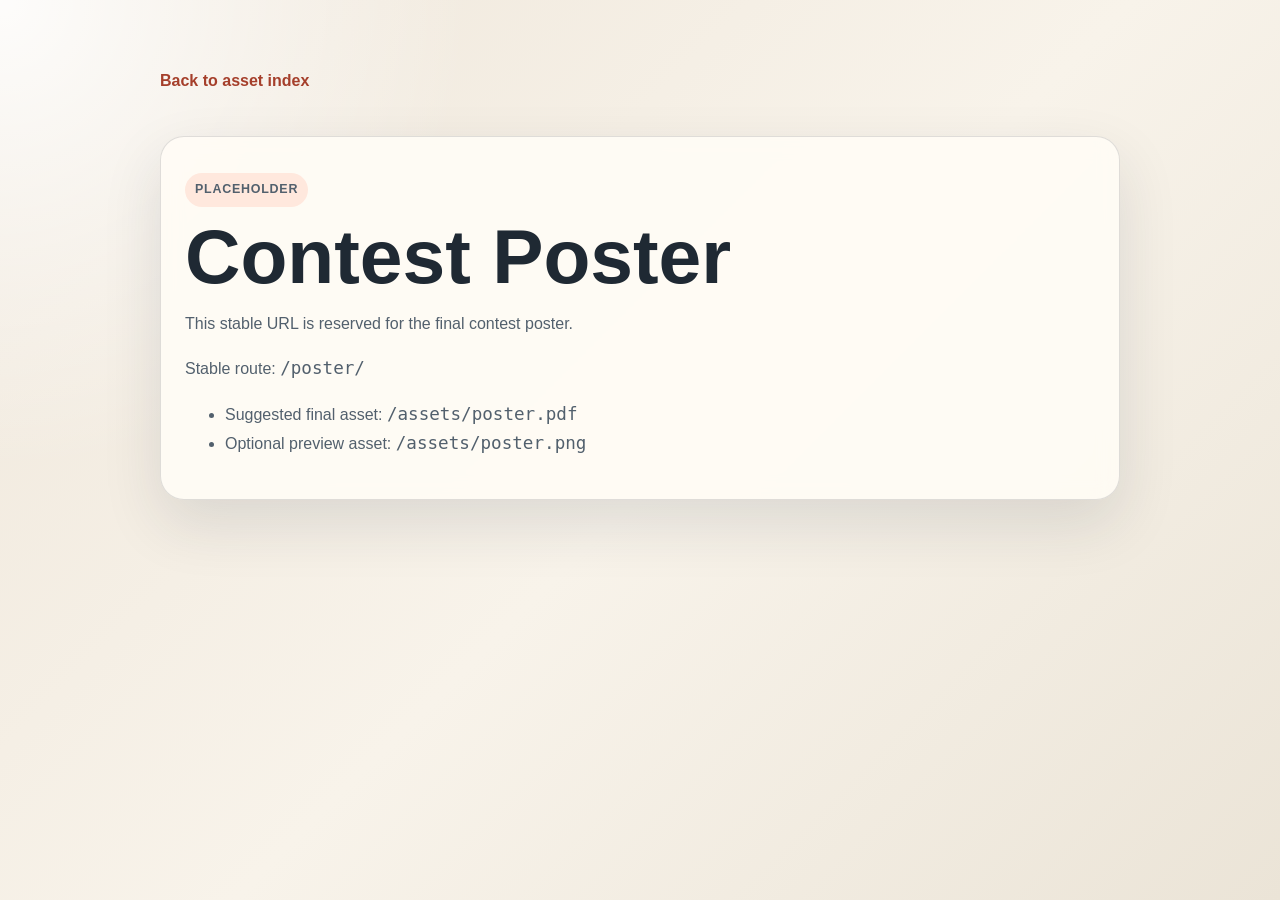
==== poster/index.html @ a334f3a5 "Initialize submission site repo" ====
<!DOCTYPE html>
<html lang="en">
<head>
  <meta charset="UTF-8">
  <meta name="viewport" content="width=device-width, initial-scale=1.0">
  <title>OpenClaw Poster</title>
  <link rel="stylesheet" href="../styles.css">
</head>
<body>
  <main class="shell">
    <a class="back-link" href="../">Back to asset index</a>
    <section class="asset-card">
      <p class="status">Placeholder</p>
      <h1>Contest Poster</h1>
      <p>This stable URL is reserved for the final contest poster.</p>
      <p class="meta">Stable route: <code>/poster/</code></p>
      <ul>
        <li>Suggested final asset: <code>/assets/poster.pdf</code></li>
        <li>Optional preview asset: <code>/assets/poster.png</code></li>
      </ul>
    </section>
  </main>
</body>
</html>
---- styles.css ----
:root {
  --bg: #f3efe7;
  --panel: rgba(255, 252, 245, 0.9);
  --ink: #1f2933;
  --muted: #52606d;
  --line: rgba(31, 41, 51, 0.14);
  --accent: #a53f2b;
  --accent-soft: #ffe8dd;
  --shadow: 0 24px 60px rgba(32, 41, 56, 0.12);
}

* {
  box-sizing: border-box;
}

body {
  margin: 0;
  min-height: 100vh;
  font-family: "Segoe UI", "Helvetica Neue", sans-serif;
  color: var(--ink);
  background:
    radial-gradient(circle at top left, rgba(255, 255, 255, 0.9), transparent 30%),
    linear-gradient(135deg, #efe7db 0%, #f8f3ea 52%, #ebe4d7 100%);
}

a {
  color: inherit;
}

.shell {
  width: min(960px, calc(100% - 32px));
  margin: 0 auto;
  padding: 72px 0 64px;
}

.eyebrow {
  margin: 0 0 14px;
  font-size: 0.82rem;
  font-weight: 700;
  letter-spacing: 0.14em;
  text-transform: uppercase;
  color: var(--accent);
}

h1 {
  margin: 0;
  font-size: clamp(2.6rem, 7vw, 4.8rem);
  line-height: 0.98;
}

.lead,
.asset-card p,
.asset-card li {
  color: var(--muted);
  line-height: 1.7;
}

.card-grid {
  display: grid;
  grid-template-columns: repeat(auto-fit, minmax(220px, 1fr));
  gap: 18px;
  margin-top: 36px;
}

.card,
.asset-card {
  border: 1px solid var(--line);
  border-radius: 24px;
  background: var(--panel);
  box-shadow: var(--shadow);
  backdrop-filter: blur(10px);
}

.card {
  display: flex;
  flex-direction: column;
  gap: 10px;
  min-height: 220px;
  padding: 22px;
  text-decoration: none;
}

.card-label,
.status {
  display: inline-flex;
  width: fit-content;
  padding: 6px 10px;
  border-radius: 999px;
  background: var(--accent-soft);
  color: var(--accent);
  font-size: 0.78rem;
  font-weight: 700;
  letter-spacing: 0.06em;
  text-transform: uppercase;
}

.asset-card {
  margin-top: 28px;
  padding: 24px;
}

.asset-card h1 {
  margin: 0 0 12px;
}

.back-link {
  display: inline-block;
  margin-bottom: 18px;
  color: var(--accent);
  text-decoration: none;
  font-weight: 600;
}

.meta code,
.asset-card code,
.card strong {
  font-size: 1.1rem;
}
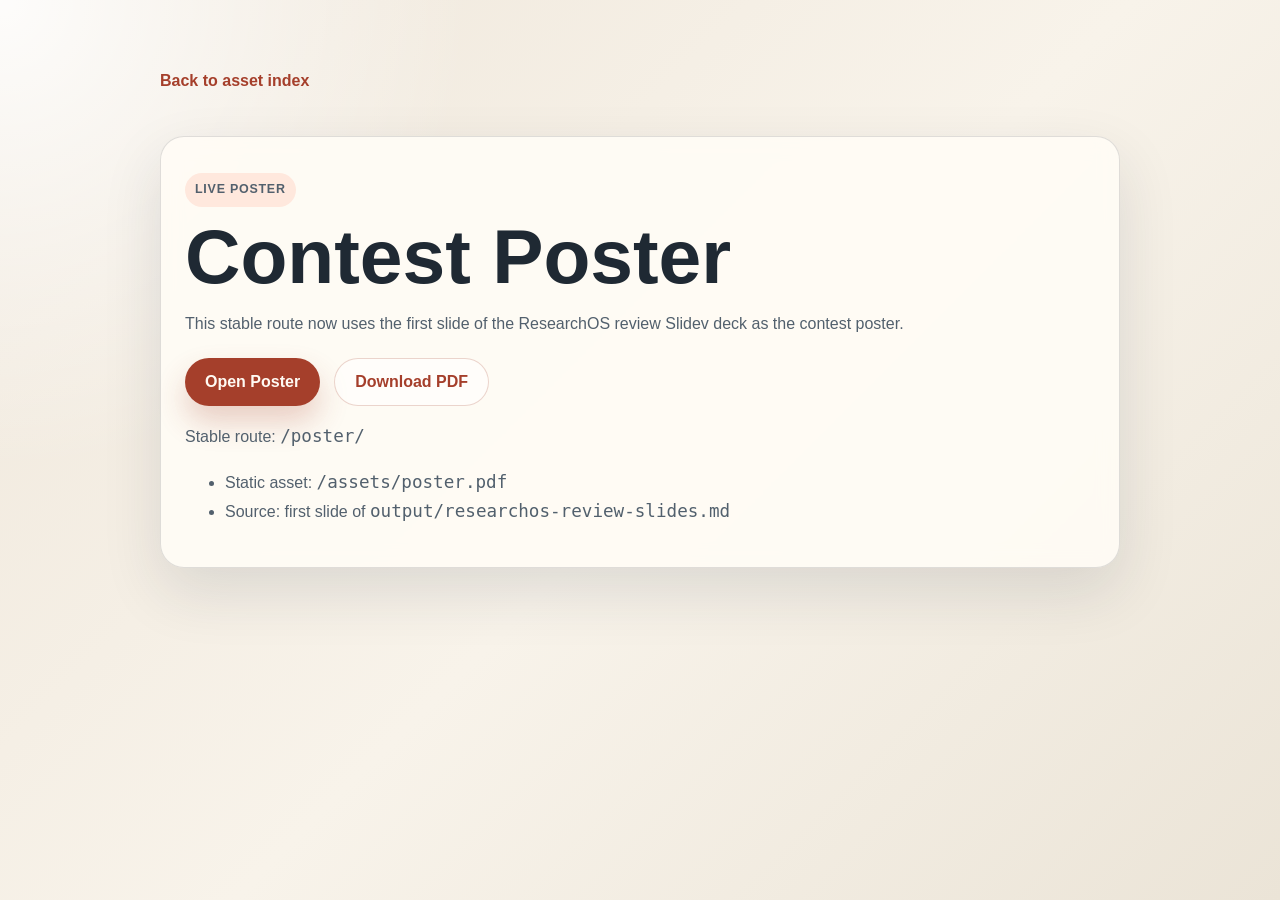
==== commit bd39fe4a: "Publish poster from Slidev first page" ====
--- a/poster/index.html
+++ b/poster/index.html
@@ -10,13 +10,20 @@
   <main class="shell">
     <a class="back-link" href="../">Back to asset index</a>
     <section class="asset-card">
-      <p class="status">Placeholder</p>
+      <p class="status">Live Poster</p>
       <h1>Contest Poster</h1>
-      <p>This stable URL is reserved for the final contest poster.</p>
+      <p>
+        This stable route now uses the first slide of the ResearchOS review Slidev deck as the
+        contest poster.
+      </p>
+      <div class="action-row">
+        <a class="primary-button" href="../assets/poster.pdf">Open Poster</a>
+        <a class="secondary-link" href="../assets/poster.pdf" download>Download PDF</a>
+      </div>
       <p class="meta">Stable route: <code>/poster/</code></p>
       <ul>
-        <li>Suggested final asset: <code>/assets/poster.pdf</code></li>
-        <li>Optional preview asset: <code>/assets/poster.png</code></li>
+        <li>Static asset: <code>/assets/poster.pdf</code></li>
+        <li>Source: first slide of <code>output/researchos-review-slides.md</code></li>
       </ul>
     </section>
   </main>
--- a/styles.css
+++ b/styles.css
@@ -99,8 +99,17 @@
   padding: 24px;
 }
 
+.spotlight {
+  margin-top: 32px;
+}
+
 .asset-card h1 {
   margin: 0 0 12px;
+}
+
+.asset-card h2 {
+  margin: 0 0 12px;
+  font-size: clamp(1.8rem, 4vw, 2.4rem);
 }
 
 .back-link {
@@ -116,3 +125,119 @@
 .card strong {
   font-size: 1.1rem;
 }
+
+.action-row {
+  display: flex;
+  flex-wrap: wrap;
+  gap: 14px;
+  margin: 20px 0 14px;
+}
+
+.compare-grid {
+  display: grid;
+  grid-template-columns: repeat(auto-fit, minmax(260px, 1fr));
+  gap: 18px;
+  margin-top: 24px;
+}
+
+.figure-card,
+.record-card {
+  border: 1px solid var(--line);
+  border-radius: 24px;
+  background: rgba(255, 255, 255, 0.72);
+  box-shadow: var(--shadow);
+  backdrop-filter: blur(10px);
+}
+
+.figure-card {
+  padding: 18px;
+}
+
+.record-card {
+  margin-top: 24px;
+  padding: 22px;
+}
+
+.figure-card h2,
+.record-card h2 {
+  margin: 0 0 10px;
+  font-size: 1.35rem;
+}
+
+.figure-card img {
+  width: 100%;
+  height: auto;
+  display: block;
+  border-radius: 16px;
+  border: 1px solid rgba(31, 41, 51, 0.12);
+  background: #fff;
+}
+
+.figure-card p,
+.record-card p {
+  color: var(--muted);
+  line-height: 1.7;
+}
+
+.record-card pre {
+  overflow-x: auto;
+  padding: 16px;
+  border-radius: 18px;
+  background: #1f2933;
+  color: #e7edf2;
+  line-height: 1.55;
+  font-size: 0.92rem;
+  white-space: pre-wrap;
+}
+
+.record-links {
+  display: flex;
+  flex-wrap: wrap;
+  gap: 12px;
+  margin-top: 16px;
+}
+
+.record-links a {
+  display: inline-flex;
+  padding: 10px 14px;
+  border-radius: 999px;
+  background: var(--accent-soft);
+  color: var(--accent);
+  text-decoration: none;
+  font-weight: 700;
+}
+
+.primary-button,
+.secondary-link {
+  display: inline-flex;
+  align-items: center;
+  justify-content: center;
+  min-height: 48px;
+  padding: 0 20px;
+  border-radius: 999px;
+  text-decoration: none;
+  font-weight: 700;
+}
+
+.primary-button {
+  background: var(--accent);
+  color: #fffaf3;
+  box-shadow: 0 16px 30px rgba(165, 63, 43, 0.24);
+}
+
+.secondary-link {
+  border: 1px solid rgba(165, 63, 43, 0.22);
+  background: rgba(255, 255, 255, 0.55);
+  color: var(--accent);
+}
+
+@media (max-width: 640px) {
+  .action-row {
+    flex-direction: column;
+  }
+
+  .primary-button,
+  .secondary-link {
+    width: 100%;
+  }
+}
